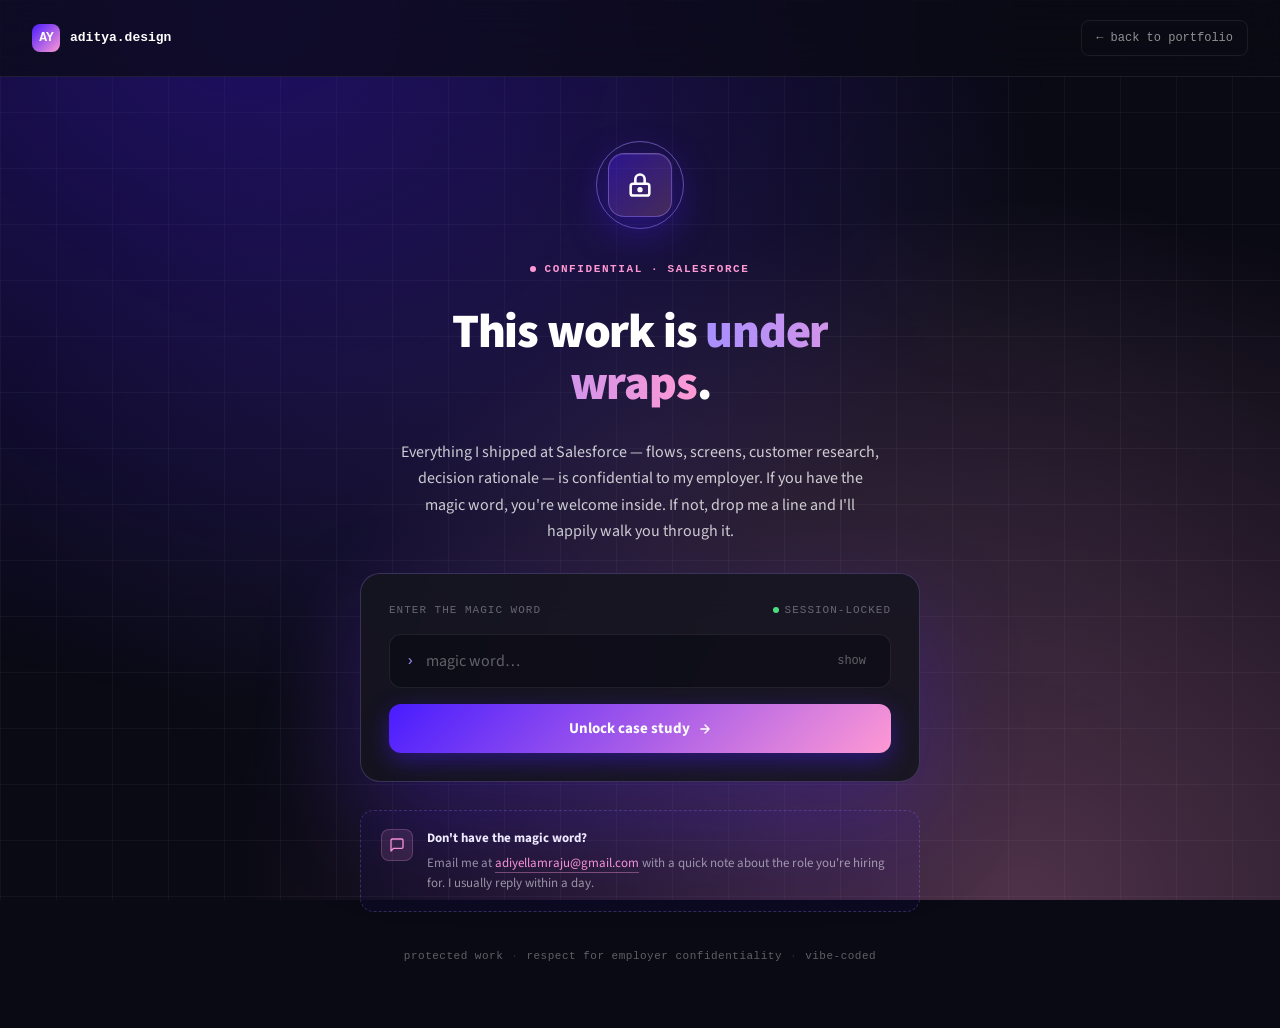
==== case-data-stories.html @ e014c839 "Add files via upload" ====
<!DOCTYPE html>
<html lang="en">
<head>
  <meta charset="UTF-8" />
  <meta name="viewport" content="width=device-width, initial-scale=1.0" />
  <title>Data Stories — Aditya Yellamraju</title>
  <script>
    (function () {
      try {
        if (sessionStorage.getItem('cs_unlocked') !== '1') {
          sessionStorage.setItem('cs_return', 'case-data-stories.html');
          window.location.replace('case-personalization.html');
        }
      } catch (e) { window.location.replace('case-personalization.html'); }
    })();
  </script>
  <link rel="stylesheet" href="colors_and_type.css" />
  <style>
    *, *::before, *::after { box-sizing: border-box; margin: 0; padding: 0; }

    :root {
      --brand: #491cff;
      --brand-pink: #ff99d4;
      --bg: #1a1a24;
      --bg-2: #20202c;
      --bg-elev: rgba(36,36,48,0.7);
      --bg-elev-2: rgba(36,36,48,0.85);
      --dark: #14141c;
      --dark2: #1c1c28;
      --text-dark: #f0f0f5;
      --text-mid: rgba(255,255,255,0.78);
      --text-muted: rgba(255,255,255,0.55);
      --text-faint: rgba(255,255,255,0.45);
      --border-soft: rgba(255,255,255,0.08);
      --border-mid: rgba(167,143,255,0.22);
      --radius: 16px;
      --radius-sm: 10px;
    }

    html { scroll-behavior: smooth; }
    body { font-family: 'Source Sans 3', sans-serif; background: var(--bg); color: var(--text-dark); overflow-x: hidden; }
    body::before { content:''; position: fixed; inset: 0; z-index: -1; pointer-events: none; background: radial-gradient(ellipse at 15% -10%, rgba(73,28,255,0.18), transparent 55%), radial-gradient(ellipse at 85% 110%, rgba(255,153,212,0.10), transparent 55%); }

    /* NAV */
    nav { position: fixed; top: 28px; left: 50%; transform: translateX(-50%); z-index: 100; border: 2.5px solid var(--brand); border-radius: 40px; padding: 12px 16px; display: flex; gap: 6px; background: rgba(28,28,28,0.7); backdrop-filter: blur(18px); }
    nav a { font-size: 15px; font-weight: 600; color: rgba(255,255,255,0.7); text-decoration: none; padding: 8px 18px; border-radius: 40px; transition: background 0.2s, color 0.2s; white-space: nowrap; }
    nav a:hover { color: #fff; background: rgba(255,255,255,0.08); }
    nav a.back { background: linear-gradient(135deg, var(--brand), #7b4dff); color: #fff; box-shadow: 0 6px 20px rgba(73,28,255,0.4); }
    nav a.back:hover { background: linear-gradient(135deg, var(--brand), #7b4dff); color: #fff; box-shadow: 0 10px 28px rgba(73,28,255,0.55); }

    /* HERO */
    .cs-hero { background: linear-gradient(135deg, var(--dark2) 0%, var(--dark) 100%); padding: 160px 64px 80px; position: relative; overflow: hidden; z-index: 1; }
    .cs-hero::before { content: ''; position: absolute; inset: 0; background: radial-gradient(ellipse 50% 60% at 70% 50%, rgba(73,28,255,0.28) 0%, transparent 70%); pointer-events: none; }
    .cs-hero-inner { max-width: 1440px; margin: 0 auto; display: flex; flex-direction: column; gap: 28px; position: relative; }

    .cs-breadcrumb { display: flex; align-items: center; gap: 8px; font-size: 14px; font-weight: 600; color: rgba(255,255,255,0.4); }
    .cs-breadcrumb a { color: rgba(255,255,255,0.4); text-decoration: none; }
    .cs-breadcrumb a:hover { color: rgba(255,255,255,0.8); }
    .cs-breadcrumb span.sep { color: rgba(255,255,255,0.2); }

    .cs-tags { display: flex; gap: 10px; flex-wrap: wrap; }
    .cs-tag { font-size: 12px; font-weight: 700; letter-spacing: 0.9px; text-transform: uppercase; padding: 5px 14px; border-radius: 100px; background: rgba(73,28,255,0.2); color: #a78fff; border: 1px solid rgba(73,28,255,0.4); }
    .cs-tag.pink { background: rgba(255,153,212,0.15); color: var(--brand-pink); border-color: rgba(255,153,212,0.3); }

    .cs-hero h1 { font-size: clamp(40px, 5vw, 68px); font-weight: 900; color: #fff; line-height: 1.05; letter-spacing: -1.5px; max-width: 1000px; }
    .cs-hero h1 em { font-style: normal; background: linear-gradient(90deg, var(--brand) 0%, var(--brand-pink) 100%); -webkit-background-clip: text; -webkit-text-fill-color: transparent; background-clip: text; }
    .cs-hero-sub { font-size: 20px; font-weight: 400; color: rgba(255,255,255,0.65); line-height: 1.7; max-width: 820px; }

    .cs-stats { display: flex; gap: 48px; flex-wrap: wrap; padding-top: 24px; margin-top: 8px; border-top: 1px solid rgba(255,255,255,0.1); }
    .cs-stat { display: flex; flex-direction: column; gap: 4px; }
    .cs-stat-value { font-size: 32px; font-weight: 900; color: #fff; letter-spacing: -1px; line-height: 1; }
    .cs-stat-value.accent { color: var(--brand-pink); }
    .cs-stat-label { font-size: 13px; font-weight: 600; color: rgba(255,255,255,0.4); letter-spacing: 0.3px; }

    .hero-stripe { height: 4px; background: linear-gradient(to right, var(--brand), var(--brand-pink)); }

    /* CONTENT */
    .cs-content { width: 80%; max-width: 1700px; margin: 0 auto; padding: 80px 0 120px; position: relative; z-index: 1; }

    .cs-section { padding: 80px 0 0; display: grid; grid-template-columns: 280px 1fr; gap: 64px; border-top: 1px solid var(--border-soft); margin-top: 80px; }
    .cs-section:first-child { border-top: none; margin-top: 0; padding-top: 0; }

    .cs-section-label { display: flex; flex-direction: column; gap: 8px; padding-top: 4px; position: sticky; top: 110px; align-self: start; }
    .cs-section-num { font-size: 12px; font-weight: 800; letter-spacing: 2px; text-transform: uppercase; color: #a78fff; }
    .cs-section-title { font-size: 22px; font-weight: 900; color: #fff; line-height: 1.2; }

    .cs-section-body { display: flex; flex-direction: column; gap: 24px; }
    .cs-section-body h3 { font-size: 28px; font-weight: 900; color: #fff; line-height: 1.2; letter-spacing: -0.4px; }
    .cs-section-body p { font-size: 18px; font-weight: 400; color: var(--text-mid); line-height: 1.75; }
    .cs-section-body p strong { color: #fff; font-weight: 700; }
    .cs-section-body ul { list-style: none; padding: 0; margin: 0; display: flex; flex-direction: column; gap: 10px; }
    .cs-section-body ul li { font-size: 17px; color: var(--text-mid); line-height: 1.6; padding-left: 22px; position: relative; }
    .cs-section-body ul li::before { content: '›'; position: absolute; left: 4px; color: #a78fff; font-weight: 800; }

    .cs-callout { background: linear-gradient(135deg, rgba(73,28,255,0.18) 0%, rgba(255,153,212,0.06) 100%); border-left: 3px solid var(--brand-pink); border-radius: 0 var(--radius-sm) var(--radius-sm) 0; padding: 22px 26px; font-size: 19px; font-weight: 500; color: #fff; line-height: 1.6; font-style: italic; }

    /* MINI CARD GRID */
    .cs-grid-2 { display: grid; grid-template-columns: 1fr 1fr; gap: 16px; }
    @media (max-width: 720px) { .cs-grid-2 { grid-template-columns: 1fr; } }
    .cs-mini-card { background: var(--bg-elev); border: 1px solid var(--border-soft); border-radius: var(--radius-sm); padding: 18px 20px; display: flex; flex-direction: column; gap: 6px; }
    .cs-mini-card-tag { font-size: 11px; font-weight: 800; letter-spacing: 1.2px; text-transform: uppercase; color: #a78fff; }
    .cs-mini-card-title { font-size: 17px; font-weight: 800; color: #fff; line-height: 1.3; }
    .cs-mini-card-body { font-size: 15px; color: var(--text-mid); line-height: 1.55; }

    /* PROCESS TIMELINE */
    .cs-process { display: flex; flex-direction: column; }
    .cs-process-row { display: grid; grid-template-columns: 100px 1fr; gap: 24px; padding: 22px 0; border-bottom: 1px solid var(--border-soft); }
    .cs-process-row:last-child { border-bottom: none; }
    .cs-process-tag { font-size: 11px; font-weight: 800; letter-spacing: 1.4px; text-transform: uppercase; color: var(--brand-pink); padding-top: 4px; }
    .cs-process-title { font-size: 20px; font-weight: 800; color: #fff; margin-bottom: 6px; line-height: 1.3; }
    .cs-process-body { font-size: 16px; color: var(--text-mid); line-height: 1.65; }

    /* OUTCOMES */
    .cs-outcomes { display: grid; grid-template-columns: repeat(3, 1fr); gap: 16px; }
    .cs-outcome-card { background: linear-gradient(135deg, rgba(73,28,255,0.18) 0%, rgba(255,153,212,0.08) 100%); border: 1px solid var(--border-mid); border-radius: var(--radius); padding: 24px; display: flex; flex-direction: column; gap: 8px; }
    .cs-outcome-num { font-size: 32px; font-weight: 900; color: #fff; letter-spacing: -1px; line-height: 1.1; }
    .cs-outcome-num.pink { color: var(--brand-pink); }
    .cs-outcome-label { font-size: 15px; font-weight: 600; color: var(--text-mid); line-height: 1.4; }
    @media (max-width: 720px) { .cs-outcomes { grid-template-columns: 1fr; } }

    /* PLACEHOLDER */
    .cs-placeholder { border: 1.5px dashed rgba(167,143,255,0.4); background: rgba(73,28,255,0.06); border-radius: var(--radius); padding: 36px 24px; min-height: 220px; display: flex; flex-direction: column; align-items: center; justify-content: center; text-align: center; gap: 8px; }
    .cs-placeholder-tag { font-family: ui-monospace, Menlo, monospace; font-size: 10px; letter-spacing: 1.4px; text-transform: uppercase; color: #a78fff; font-weight: 800; }
    .cs-placeholder-text { font-size: 15px; color: var(--text-muted); max-width: 480px; line-height: 1.5; }

    /* REFLECTION */
    .cs-reflection { background: var(--bg-elev); border: 1px solid var(--border-soft); border-radius: var(--radius); padding: 32px; display: flex; flex-direction: column; gap: 16px; }
    .cs-reflection p { font-size: 18px; color: var(--text-mid); line-height: 1.75; }
    .cs-reflection p strong { color: #fff; }

    /* FOOTER */
    .cs-footer-cta { padding: 80px 64px; background: var(--dark); border-top: 1px solid var(--border-soft); display: flex; align-items: center; justify-content: space-between; flex-wrap: wrap; gap: 24px; position: relative; z-index: 1; }
    .cs-footer-cta h3 { font-size: 32px; font-weight: 900; color: #fff; }
    .cs-footer-cta p { font-size: 16px; color: rgba(255,255,255,0.4); margin-top: 6px; }
    .btn-back { display: inline-flex; align-items: center; gap: 10px; background: linear-gradient(135deg, var(--brand), #7b4dff); color: #fff; font-size: 16px; font-weight: 700; padding: 16px 32px; border-radius: 100px; text-decoration: none; transition: transform 0.2s, box-shadow 0.2s; box-shadow: 0 8px 32px rgba(73,28,255,0.4); }
    .btn-back:hover { transform: translateY(-2px); box-shadow: 0 14px 40px rgba(73,28,255,0.55); }

    /* VIBE BADGE */
    .vibe-badge { position: fixed; bottom: 28px; right: 28px; z-index: 200; display: flex; align-items: center; gap: 8px; background: rgba(18,18,18,0.85); border: 1px solid rgba(255,153,212,0.35); border-radius: 100px; padding: 9px 16px 9px 12px; backdrop-filter: blur(16px); text-decoration: none; transition: border-color 0.2s, transform 0.2s; box-shadow: 0 8px 32px rgba(0,0,0,0.4); }
    .vibe-badge:hover { border-color: rgba(255,153,212,0.7); transform: translateY(-2px); }
    .vibe-badge-dot { width: 7px; height: 7px; border-radius: 50%; background: var(--brand-pink); animation: pulse 2s ease-in-out infinite; }
    @keyframes pulse { 0%, 100% { opacity: 1; transform: scale(1); } 50% { opacity: 0.5; transform: scale(0.85); } }
    .vibe-badge-text { font-size: 12px; font-weight: 700; color: rgba(255,255,255,0.75); }
    .vibe-badge-text span { color: var(--brand-pink); }

    /* RESPONSIVE */
    @media (max-width: 1024px) {
      .cs-hero { padding: 140px 40px 64px; }
      .cs-content { width: auto; padding: 64px 40px 80px; }
      .cs-section { grid-template-columns: 1fr; gap: 24px; }
      .cs-section-label { position: static; flex-direction: row; align-items: center; gap: 16px; }
      .cs-footer-cta { padding: 56px 40px; }
    }
    @media (max-width: 768px) {
      .cs-hero { padding: 120px 24px 56px; }
      .cs-content { padding: 48px 24px 64px; }
      .cs-stats { gap: 28px; }
      .cs-stat-value { font-size: 26px; }
      nav a { font-size: 13px; padding: 7px 12px; }
      .cs-footer-cta { padding: 48px 24px; }
      h2 { font-size: 28px !important; letter-spacing: -0.6px !important; }
      h3 { font-size: 20px !important; }
    }
    @media (max-width: 480px) {
      .cs-hero { padding: 100px 16px 48px; }
      .cs-content { padding: 40px 16px 48px; }
      .cs-tag { font-size: 10px; padding: 4px 10px; }
      .cs-hero-sub { font-size: 16px; }
      nav { padding: 14px 16px; gap: 8px; flex-wrap: wrap; }
      nav a { font-size: 12px; padding: 6px 10px; }
      .cs-footer-cta { padding: 40px 16px; flex-direction: column; align-items: stretch; text-align: center; }
      .cs-footer-cta a { width: 100%; justify-content: center; text-align: center; }
      .cs-section { padding-top: 40px; padding-bottom: 0; }
      .cs-section-num { font-size: 11px; }
    }
  </style>
</head>
<body>

  <!-- NAV -->
  <nav>
    <a href="index.html" class="back">← Back</a>
    <a href="index.html#projects">All Projects</a>
    <a href="index.html#about">About</a>
  </nav>

  <!-- HERO -->
  <section class="cs-hero">
    <div class="cs-hero-inner">
      <div class="cs-breadcrumb">
        <a href="index.html">Portfolio</a>
        <span class="sep">/</span>
        <span>Data Stories</span>
      </div>

      <div class="cs-tags">
        <span class="cs-tag">AI/ML NLG</span>
        <span class="cs-tag">Data Storytelling</span>
        <span class="cs-tag pink">Tableau · Salesforce</span>
      </div>

      <h1>Integrating an NLG-based <em>data storytelling</em> feature into Tableau — at acquisition speed.</h1>

      <p class="cs-hero-sub">
        After the DataStories acquisition, I led design for integrating its natural-language generation feature into Tableau. New team, new design system, new work environment — and a hard delivery date for the Tableau Conference. We shipped it in record time, demoed it on stage, and used live conference feedback to shape the next iteration.
      </p>

      <div class="cs-stats">
        <div class="cs-stat">
          <span class="cs-stat-value accent">Lead Designer</span>
          <span class="cs-stat-label">Post-acquisition integration</span>
        </div>
        <div class="cs-stat">
          <span class="cs-stat-value">Record time</span>
          <span class="cs-stat-label">From acquisition to TC demo</span>
        </div>
        <div class="cs-stat">
          <span class="cs-stat-value">Tableau Conf</span>
          <span class="cs-stat-label">Live on-stage showcase</span>
        </div>
      </div>
    </div>
  </section>
  <div class="hero-stripe"></div>

  <!-- HERO IMAGE -->
  <div style="background: var(--dark); padding: 48px 64px 64px; position: relative; z-index: 1;">
    <div style="width: 100%; max-width: 1440px; margin: 0 auto; border-radius: var(--radius); overflow: hidden; border: 1px solid rgba(255,255,255,0.1); box-shadow: 0 40px 100px rgba(0,0,0,0.5);">
      <img src="portfolio/case-assets/data-stories/hero.png" alt="Data Stories — NLG narrative summary integrated next to Tableau visualizations on a Rossman Daily Exec Overview dashboard" style="width: 100%; display: block;" />
    </div>
  </div>

  <!-- CONTENT -->
  <div class="cs-content">

    <!-- 01 TL;DR -->
    <div class="cs-section">
      <div class="cs-section-label">
        <span class="cs-section-num">01</span>
        <h2 class="cs-section-title">TL;DR</h2>
      </div>
      <div class="cs-section-body">
        <h3>The integration story, in one paragraph.</h3>
        <p>
          As the lead designer, I integrated an NLG-based data storytelling feature from DataStories into Tableau — overcoming the challenge of a new team and a new design system. I mapped and redesigned the feature to align with Tableau's UX principles and collaborated closely with the CX team. The project was delivered <strong>in record time</strong> and showcased at the Tableau Conference, receiving positive feedback. <strong>In-person user testing at the conference</strong> produced valuable insights that fed directly into the next iteration.
        </p>
        <div class="cs-callout">
          A demonstration of how to land an acquired feature inside a host product fast — without losing its soul, and without breaking the host's design system.
        </div>
      </div>
    </div>

    <!-- 02 Background -->
    <div class="cs-section">
      <div class="cs-section-label">
        <span class="cs-section-num">02</span>
        <h2 class="cs-section-title">Background</h2>
      </div>
      <div class="cs-section-body">
        <h3>Acquisition speed. New everything.</h3>
        <p>
          When DataStories was acquired, I was appointed lead designer for integrating its NLG-based data storytelling feature into Tableau. The transition meant adapting to <strong>a new team, a new design system, and a new work environment</strong> — simultaneously. Despite the constraints, I leaned hard on core UX design principles to keep the integration coherent, fast, and trustworthy.
        </p>
      </div>
    </div>

    <!-- 03 Challenges -->
    <div class="cs-section">
      <div class="cs-section-label">
        <span class="cs-section-num">03</span>
        <h2 class="cs-section-title">Challenges</h2>
      </div>
      <div class="cs-section-body">
        <h3>Four pressures, stacked.</h3>
        <div class="cs-grid-2">
          <div class="cs-mini-card">
            <span class="cs-mini-card-tag">Challenge 01</span>
            <span class="cs-mini-card-title">New team dynamics</span>
            <span class="cs-mini-card-body">Collaborating with a fresh set of partners — design, eng, PM — across two formerly separate product cultures.</span>
          </div>
          <div class="cs-mini-card">
            <span class="cs-mini-card-tag">Challenge 02</span>
            <span class="cs-mini-card-title">Existing feature integration</span>
            <span class="cs-mini-card-body">Breaking down a fully formed DataStories feature and mapping it cleanly into Tableau's product surface.</span>
          </div>
          <div class="cs-mini-card">
            <span class="cs-mini-card-tag">Challenge 03</span>
            <span class="cs-mini-card-title">Design system alignment</span>
            <span class="cs-mini-card-body">Honoring Tableau's established design language while bringing in something that didn't grow up inside it.</span>
          </div>
          <div class="cs-mini-card">
            <span class="cs-mini-card-tag">Challenge 04</span>
            <span class="cs-mini-card-title">Stakeholder management</span>
            <span class="cs-mini-card-body">Continuous communication across both orgs — keeping leadership, eng, content, and PM aligned through a compressed timeline.</span>
          </div>
        </div>
      </div>
    </div>

    <!-- 04 Process -->
    <div class="cs-section">
      <div class="cs-section-label">
        <span class="cs-section-num">04</span>
        <h2 class="cs-section-title">Process</h2>
      </div>
      <div class="cs-section-body">
        <h3>Analysis, redesign, collaboration.</h3>
        <div class="cs-process">
          <div class="cs-process-row">
            <div class="cs-process-tag">01 · Analysis</div>
            <div>
              <div class="cs-process-title">Feature breakdown &amp; gap analysis</div>
              <div class="cs-process-body">Deconstructed the NLG-based storytelling feature from DataStories. Identified discrepancies and gaps between the feature and Tableau's design system — what could move as-is, what needed a redesign, and what required net-new patterns.</div>
            </div>
          </div>
          <div class="cs-process-row">
            <div class="cs-process-tag">02 · Redesign</div>
            <div>
              <div class="cs-process-title">Mapping &amp; adaptation</div>
              <div class="cs-process-body">Mapped the DataStories feature to Tableau's framework, then redesigned key areas to align with Tableau's UX and visual design principles — keeping the NLG behavior intact while making it feel native.</div>
            </div>
          </div>
          <div class="cs-process-row">
            <div class="cs-process-tag">03 · Collaboration</div>
            <div>
              <div class="cs-process-title">Team, CX, and stakeholder engagement</div>
              <div class="cs-process-body">Built strong working relationships with the new team. Partnered closely with the CX team to update and refine content for the new feature. Kept all stakeholders informed and folded their feedback into every iteration.</div>
            </div>
          </div>
          <div class="cs-process-row">
            <div class="cs-process-tag">04 · Implementation</div>
            <div>
              <div class="cs-process-title">Rapid prototyping &amp; in-person testing</div>
              <div class="cs-process-body">Developed prototypes and iterated quickly against feedback. Conducted in-person user testing at the Tableau Conference to gather real-world insights from the people who would actually use it.</div>
            </div>
          </div>
        </div>

        <h3 style="margin-top: 24px;">Mapping Quill — the existing Narrative Science product.</h3>
        <p>
          Before redesigning anything, I built an experience map of <strong>Quill</strong>, the Narrative Science product that lived as a Tableau plugin pre-acquisition. Documenting the existing object model — the Quill Extension Container, the Intelligent Quill Story, story configuration affordances, and the moments a user could directly manipulate the story — made it clear what to preserve and what to rebuild.
        </p>
        <figure style="margin: 16px 0; display: flex; flex-direction: column; gap: 10px;">
          <img src="portfolio/case-assets/data-stories/quill-experience-map.png" alt="Experience map of the existing Narrative Science Quill product inside Tableau — object behavior, configuration, story manipulation" style="width: 100%; border-radius: 12px; border: 1px solid var(--border-soft); background: #fff;" />
          <figcaption style="font-size: 13px; color: var(--text-mid); font-style: italic;">Experience map of the existing Quill plugin — Extension Container, Intelligent Quill Story, configuration paths, and the ways a user could directly manipulate the story.</figcaption>
        </figure>

        <h3 style="margin-top: 24px;">Mapping &amp; designing the full flow inside Tableau.</h3>
        <p>
          From the Quill map I designed the full Data Stories flow native to Tableau — <strong>Configuration → Narrative → Settings → Edit</strong> — across 25+ screens. The flowchart below captures the screen-by-screen structure: configuring the worksheet, selecting fields and measures, generating the narrative, dialing in language / characteristics / analytics / drivers / relationships / display, and editing custom stories.
        </p>
        <figure style="margin: 16px 0; display: flex; flex-direction: column; gap: 10px;">
          <img src="portfolio/case-assets/data-stories/tableau-flow-map.png" alt="Full Data Stories flow inside Tableau — Configuration, Narrative, Settings, and Edit screens mapped end-to-end" style="width: 100%; border-radius: 12px; border: 1px solid var(--border-soft); background: #fff;" />
          <figcaption style="font-size: 13px; color: var(--text-mid); font-style: italic;">Full flow inside Tableau — 25+ screens across Configuration, Narrative, Settings dialog (Language, Characteristics, Analytics, Drivers, Relationships, Display), and Edit / Custom Story modals.</figcaption>
        </figure>
      </div>
    </div>

    <!-- 05 Designs -->
    <div class="cs-section">
      <div class="cs-section-label">
        <span class="cs-section-num">05</span>
        <h2 class="cs-section-title">The Work</h2>
      </div>
      <div class="cs-section-body">
        <h3>Native to Tableau. Faithful to the source.</h3>
        <p>
          The shipped experience embeds NLG-generated narratives next to Tableau visualizations — describing trends, anomalies, and comparisons in plain language while staying inside Tableau's familiar workspace.
        </p>

        <h3 style="margin-top: 16px;">Prototype walkthrough — narrated by my PM partner.</h3>
        <p>
          Below is a video walkthrough of the Figma prototype, narrated by my PM partner. <strong>This is the recording that was shown at Salesforce CKO and the Tableau Conference</strong> — the same flow that won the room over and triggered the in-person testing sessions that followed.
        </p>
        <div style="position: relative; padding-bottom: 56.25%; height: 0; overflow: hidden; border-radius: var(--radius); border: 1px solid var(--border-soft); box-shadow: 0 30px 80px rgba(0,0,0,0.4); background: #000;">
          <iframe
            src="https://www.youtube.com/embed/274RHx_n1yc"
            title="Data Stories Figma prototype walkthrough — Tableau Conference / Salesforce CKO"
            style="position: absolute; top: 0; left: 0; width: 100%; height: 100%; border: 0;"
            allow="accelerometer; clipboard-write; encrypted-media; gyroscope; picture-in-picture; web-share"
            allowfullscreen
            referrerpolicy="strict-origin-when-cross-origin"></iframe>
        </div>
        <p style="font-size: 14px; color: var(--text-mid); margin-top: 4px;">
          <a href="https://www.youtube.com/watch?v=274RHx_n1yc" target="_blank" rel="noopener" style="color: #a78fff; text-decoration: none; border-bottom: 1px solid rgba(167,143,255,0.4);">Watch on YouTube →</a>
        </p>
      </div>
    </div>

    <!-- 06 Results -->
    <div class="cs-section">
      <div class="cs-section-label">
        <span class="cs-section-num">06</span>
        <h2 class="cs-section-title">Results</h2>
      </div>
      <div class="cs-section-body">
        <h3>Shipped on stage. Validated in the room.</h3>
        <div class="cs-outcomes">
          <div class="cs-outcome-card">
            <span class="cs-outcome-num">Record time</span>
            <span class="cs-outcome-label">All project deadlines met under a compressed post-acquisition timeline</span>
          </div>
          <div class="cs-outcome-card">
            <span class="cs-outcome-num pink">Tableau Conf</span>
            <span class="cs-outcome-label">Prototype showcased on stage — received applause for innovation and seamless integration</span>
          </div>
          <div class="cs-outcome-card">
            <span class="cs-outcome-num">Live testing</span>
            <span class="cs-outcome-label">In-person user testing sessions at the conference — direct insights from real Tableau users</span>
          </div>
        </div>

        <p>
          The successful integration of the NLG-based data storytelling feature into Tableau was a result of <strong>collaborative design, strict adherence to UX principles, and effective stakeholder management</strong>. The project not only extended Tableau's capabilities — it demonstrated how agility and user-centered design can deliver high-impact solutions under acquisition-speed constraints.
        </p>

        <h3 style="margin-top: 16px;">User testing feedback</h3>
        <p>
          Detailed feedback from in-person user testing at the Tableau Conference was brought back to the team for further improvements — a tight loop between live audience reaction, observed task performance, and the next design iteration.
        </p>
      </div>
    </div>

    <!-- 07 Reflection -->
    <div class="cs-section">
      <div class="cs-section-label">
        <span class="cs-section-num">07</span>
        <h2 class="cs-section-title">Reflection</h2>
      </div>
      <div class="cs-section-body">
        <div class="cs-reflection">
          <p>
            <strong>Acquired features live or die on their first integration.</strong> Move too literally and the host product rejects it. Move too far and you've lost the thing you bought. The Data Stories integration worked because we kept the NLG behavior intact while rebuilding the surface in Tableau's vocabulary.
          </p>
          <p>
            <strong>Compressed timelines reward strong relationships, not strong opinions.</strong> The reason we shipped in record time wasn't speed — it was trust. Tight loops with the new team, the CX team, and stakeholders meant fewer rework cycles and faster decisions.
          </p>
          <p>
            <strong>In-person testing at a real event is undervalued.</strong> The conference floor produced more honest, in-context feedback in two days than weeks of remote sessions would have. It's a model I've reused since.
          </p>
        </div>
      </div>
    </div>

  </div>

  <!-- FOOTER CTA -->
  <div class="cs-footer-cta">
    <div>
      <h3>See more work</h3>
      <p>Personalization Core · AI Recommendations · Tableau Pulse · Experimentation</p>
    </div>
    <a class="btn-back" href="index.html#projects">← Back to all projects</a>
  </div>

  <div style="background: #14141c; border-top: 1px solid rgba(255,255,255,0.08); padding: 22px 64px; display: flex; justify-content: space-between; flex-wrap: wrap; gap: 8px; font-family: ui-monospace,Menlo,monospace; font-size: 12px; color: rgba(255,255,255,0.35);">
    <span>© 2026 · aditya yellamraju · handcrafted, then robot-polished</span>
    <span>no designers were replaced in the making of this site</span>
  </div>

  <!-- VIBE BADGE -->
  <a class="vibe-badge" href="https://claude.ai" target="_blank">
    <div class="vibe-badge-dot"></div>
    <span class="vibe-badge-text">Vibe coded · <span>Claude</span></span>
  </a>

</body>
</html>
---- colors_and_type.css ----
/* ==========================================================================
   Aditya Yellamraju — Portfolio Design System
   Foundations: Color + Typography
   ========================================================================== */

/* --- Webfont ------------------------------------------------------------- */
@import url('https://fonts.googleapis.com/css2?family=Source+Sans+3:ital,wght@0,300;0,400;0,600;0,700;0,900;1,400&display=swap');

:root {
  /* ====================================================================
     BRAND PALETTE
     The signature is Electric Indigo (#491cff) — bold, near-UV violet — 
     paired with a soft Hot Pink (#ff99d4). All accent gradients run
     between these two points. Everything else is neutral.
     ==================================================================== */

  /* Primary brand */
  --brand:           #491cff;  /* Electric Indigo — primary accent, CTAs, borders */
  --brand-700:       #3a15cc;
  --brand-500:       #7b4dff;  /* lighter, used inside brand gradients */
  --brand-300:       #a78fff;  /* soft lavender, for dark-mode accents & labels */

  /* Brand secondary */
  --brand-pink:      #ff99d4;  /* Soft pink — gradient companion, accents */
  --brand-pink-deep: #c4006d;  /* Deep magenta — used inside pink gradients */

  /* Neutrals — dark (hero, footer) */
  --dark:            #1c1c1c;
  --dark-2:          #2b2b2b;
  --dark-3:          #0f0f0f;

  /* Neutrals — light (body background gradient stops) */
  --light-start:     #f0f4f8;
  --light-end:       #d6dee6;

  /* Text tokens */
  --text-dark:       #0f0f0f;
  --text-mid:        #3a3a3a;
  --text-light:      #ffffff;
  --text-muted-d:    rgba(255, 255, 255, 0.65);
  --text-subtle-d:   rgba(255, 255, 255, 0.4);
  --text-dim-d:      rgba(255, 255, 255, 0.3);
  --text-muted-l:    rgba(0, 0, 0, 0.55);
  --text-subtle-l:   rgba(0, 0, 0, 0.4);

  /* Semantic */
  --success:         #22c55e;
  --success-soft:    #4ade80;
  --info:            #3b82f6;
  --info-soft:       #93c5fd;

  /* Surfaces (dark card bodies) */
  --surface-d-0:     rgba(255, 255, 255, 0.03);
  --surface-d-1:     rgba(255, 255, 255, 0.05);
  --surface-d-2:     rgba(255, 255, 255, 0.08);
  --border-d-1:      rgba(255, 255, 255, 0.08);
  --border-d-2:      rgba(255, 255, 255, 0.12);

  /* Gradients — used as fills, NOT backgrounds of the whole page */
  --grad-body:       linear-gradient(to bottom, var(--light-start), var(--light-end) 75%);
  --grad-hero:       linear-gradient(135deg, var(--dark-2) 0%, var(--dark) 100%);
  --grad-brand:      linear-gradient(135deg, var(--brand) 0%, var(--brand-500) 100%);
  --grad-brand-pink: linear-gradient(135deg, var(--brand) 0%, var(--brand-pink) 100%);
  --grad-pink-deep:  linear-gradient(to top, var(--brand-pink-deep), var(--brand-pink));
  --grad-stripe:     linear-gradient(to right, var(--brand), var(--brand-pink));

  /* ====================================================================
     TYPOGRAPHY
     One family. Source Sans 3 does everything — weights 300..900 carry
     all hierarchy. No serif, no mono outside inline UI chrome.
     ==================================================================== */

  --font-sans:       'Source Sans 3', ui-sans-serif, system-ui, -apple-system,
                     Segoe UI, Roboto, sans-serif;
  --font-mono:       ui-monospace, SFMono-Regular, Menlo, Consolas, monospace;

  /* Type scale — clamp()-based for fluid layouts */
  --fs-display:      clamp(48px, 5.5vw, 88px);  /* hero headline */
  --fs-h1:           38px;                       /* section heads */
  --fs-h2:           34px;                       /* card titles */
  --fs-h3:           28px;                       /* sub-heads */
  --fs-lead:         clamp(17px, 1.4vw, 22px);   /* hero sub, about copy */
  --fs-body-lg:      20px;
  --fs-body:         18px;
  --fs-body-sm:      16px;
  --fs-small:        14px;
  --fs-micro:        13px;
  --fs-caption:      12px;
  --fs-eyebrow:      11px;

  /* Weights — bias heavy. 900 for display, 700 for UI, 400 for body. */
  --fw-light:        300;
  --fw-regular:      400;
  --fw-semibold:     600;
  --fw-bold:         700;
  --fw-black:        900;

  /* Line heights */
  --lh-tight:        1.02;   /* display */
  --lh-snug:         1.15;   /* headings */
  --lh-normal:       1.5;    /* body */
  --lh-relaxed:      1.7;    /* long-form / subheads */

  /* Letter spacing */
  --tr-display:      -2.5px;  /* big display pulls tight */
  --tr-head:         -0.5px;
  --tr-eyebrow:      1.5px;   /* uppercase eyebrow labels */
  --tr-eyebrow-lg:   1.2px;

  /* ====================================================================
     SHAPE + ELEVATION
     ==================================================================== */

  --radius-pill:     40px;   /* nav, chips, CTAs */
  --radius-pill-lg:  100px;  /* primary circular buttons */
  --radius-card:     26px;   /* project cards, hero borders */
  --radius-md:       18px;
  --radius-sm:       12px;
  --radius-xs:       8px;

  /* Shadows — brand-tinted when on light bg, black when on dark */
  --shadow-card:     0 24px 60px rgba(73, 28, 255, 0.15);
  --shadow-cta:      0 8px 32px rgba(73, 28, 255, 0.40);
  --shadow-cta-hov:  0 14px 40px rgba(73, 28, 255, 0.55);
  --shadow-hero:     0 40px 100px rgba(0, 0, 0, 0.5),
                     0 0 0 1px rgba(73, 28, 255, 0.2);
  --shadow-badge:    0 8px 32px rgba(0, 0, 0, 0.4);

  /* Borders */
  --border-brand:    2.5px solid var(--brand);
  --border-brand-1:  1px solid rgba(73, 28, 255, 0.25);

  /* ====================================================================
     MOTION
     All page-level motion uses the same ease and 0.6–0.9s durations.
     ==================================================================== */

  --ease-out-expo:   cubic-bezier(0.22, 1, 0.36, 1);
  --dur-fast:        0.2s;
  --dur-med:         0.3s;
  --dur-slow:        0.7s;
  --dur-slower:      0.9s;
}

/* ==========================================================================
   Semantic element styles — use as resets / defaults in any doc that
   imports this file.
   ========================================================================== */

html { font-family: var(--font-sans); color: var(--text-dark); }

body {
  font-family: var(--font-sans);
  background: var(--grad-body);
  color: var(--text-dark);
  font-size: var(--fs-body);
  font-weight: var(--fw-regular);
  line-height: var(--lh-normal);
  -webkit-font-smoothing: antialiased;
  text-rendering: optimizeLegibility;
}

h1, .h1 {
  font-size: var(--fs-display);
  font-weight: var(--fw-black);
  line-height: var(--lh-tight);
  letter-spacing: var(--tr-display);
  color: var(--text-dark);
}

h2, .h2 {
  font-size: var(--fs-h1);
  font-weight: var(--fw-black);
  line-height: var(--lh-snug);
  color: var(--text-dark);
}

h3, .h3 {
  font-size: var(--fs-h2);
  font-weight: var(--fw-black);
  line-height: var(--lh-snug);
  letter-spacing: var(--tr-head);
}

h4, .h4 {
  font-size: var(--fs-h3);
  font-weight: var(--fw-bold);
  line-height: var(--lh-snug);
}

p, .body {
  font-size: var(--fs-body);
  font-weight: var(--fw-regular);
  line-height: var(--lh-relaxed);
  color: var(--text-mid);
}

.lead {
  font-size: var(--fs-lead);
  font-weight: var(--fw-regular);
  line-height: var(--lh-relaxed);
  color: var(--text-mid);
}

.eyebrow {
  font-size: var(--fs-caption);
  font-weight: var(--fw-bold);
  letter-spacing: var(--tr-eyebrow);
  text-transform: uppercase;
  color: var(--text-subtle-l);
}

.eyebrow-dark {
  color: var(--text-dim-d);
}

code, .mono {
  font-family: var(--font-mono);
  font-size: 0.92em;
}

/* Brand gradient text — used on the word that matters in headlines. */
.gradient-text {
  background: linear-gradient(90deg, var(--brand) 0%, var(--brand-pink) 100%);
  -webkit-background-clip: text;
          background-clip: text;
  -webkit-text-fill-color: transparent;
  color: transparent;
}

/* The diagonal purple→pink stripe that bookends hero sections. */
.hero-stripe {
  height: 4px;
  background: var(--grad-stripe);
}
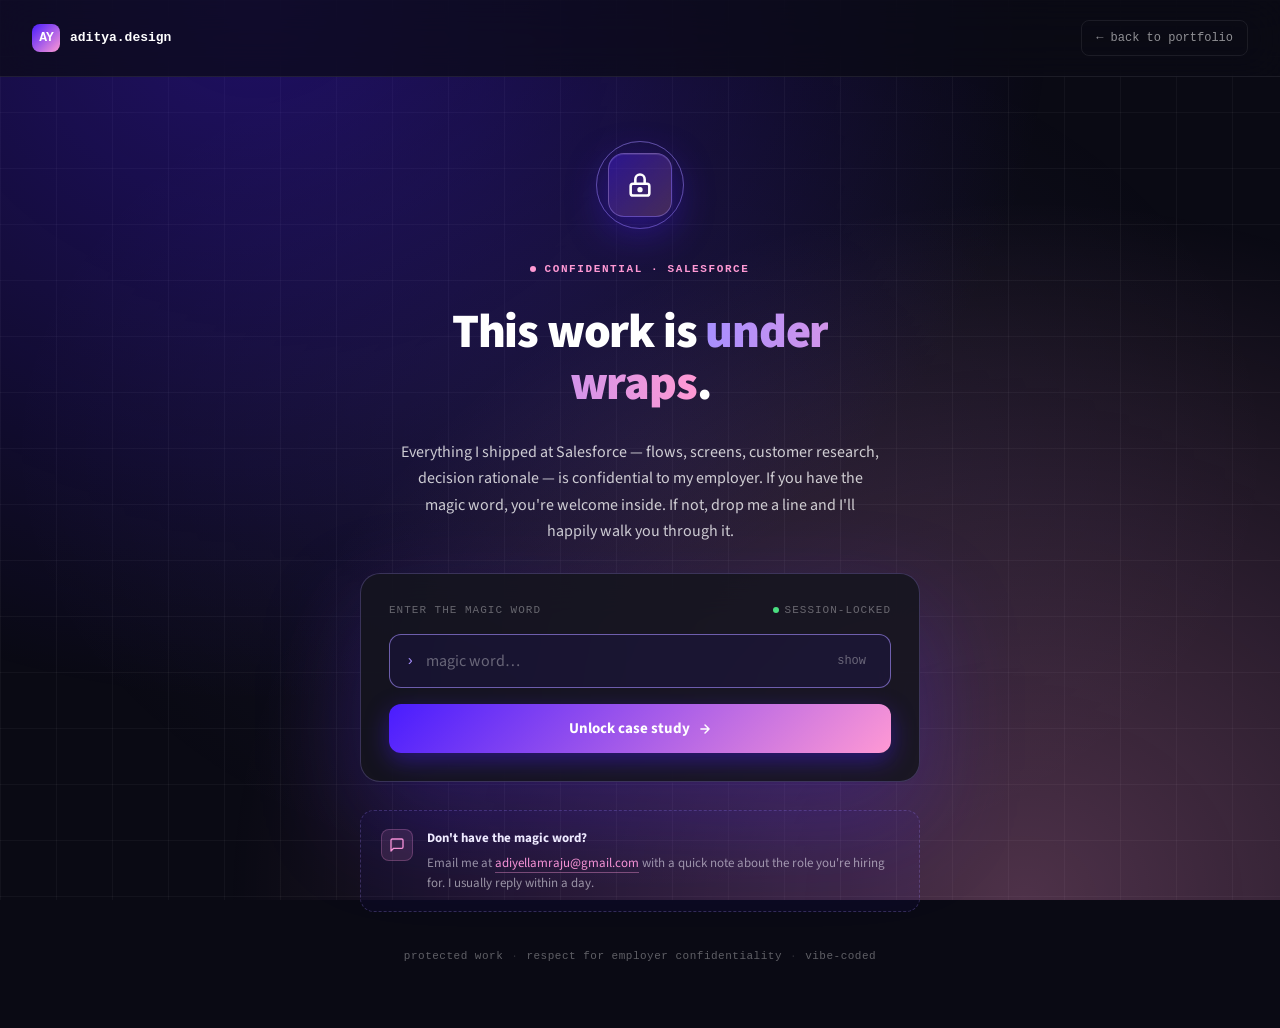
==== commit 2ef18d0b: "Add files via upload" ====
--- a/case-data-stories.html
+++ b/case-data-stories.html
@@ -1,4 +1,5 @@
 <!DOCTYPE html>
+<!-- @dsCard group="Brand" name="case-data-stories" -->
 <html lang="en">
 <head>
   <meta charset="UTF-8" />
@@ -166,7 +167,7 @@
       .cs-content { padding: 40px 16px 48px; }
       .cs-tag { font-size: 10px; padding: 4px 10px; }
       .cs-hero-sub { font-size: 16px; }
-      nav { padding: 14px 16px; gap: 8px; flex-wrap: wrap; }
+      nav { padding: 12px 12px; gap: 6px; flex-wrap: nowrap; max-width: calc(100vw - 24px); }
       nav a { font-size: 12px; padding: 6px 10px; }
       .cs-footer-cta { padding: 40px 16px; flex-direction: column; align-items: stretch; text-align: center; }
       .cs-footer-cta a { width: 100%; justify-content: center; text-align: center; }
@@ -226,7 +227,7 @@
   <!-- HERO IMAGE -->
   <div style="background: var(--dark); padding: 48px 64px 64px; position: relative; z-index: 1;">
     <div style="width: 100%; max-width: 1440px; margin: 0 auto; border-radius: var(--radius); overflow: hidden; border: 1px solid rgba(255,255,255,0.1); box-shadow: 0 40px 100px rgba(0,0,0,0.5);">
-      <img src="portfolio/case-assets/data-stories/hero.png" alt="Data Stories — NLG narrative summary integrated next to Tableau visualizations on a Rossman Daily Exec Overview dashboard" style="width: 100%; display: block;" />
+      <img src="portfolio/case-assets/data-stories/hero.jpg" alt="Data Stories — NLG narrative summary integrated next to Tableau visualizations on a Rossman Daily Exec Overview dashboard" style="width: 100%; display: block;" />
     </div>
   </div>
 
@@ -341,7 +342,7 @@
           Before redesigning anything, I built an experience map of <strong>Quill</strong>, the Narrative Science product that lived as a Tableau plugin pre-acquisition. Documenting the existing object model — the Quill Extension Container, the Intelligent Quill Story, story configuration affordances, and the moments a user could directly manipulate the story — made it clear what to preserve and what to rebuild.
         </p>
         <figure style="margin: 16px 0; display: flex; flex-direction: column; gap: 10px;">
-          <img src="portfolio/case-assets/data-stories/quill-experience-map.png" alt="Experience map of the existing Narrative Science Quill product inside Tableau — object behavior, configuration, story manipulation" style="width: 100%; border-radius: 12px; border: 1px solid var(--border-soft); background: #fff;" />
+          <img src="portfolio/case-assets/data-stories/quill-experience-map.jpg" alt="Experience map of the existing Narrative Science Quill product inside Tableau — object behavior, configuration, story manipulation" style="width: 100%; border-radius: 12px; border: 1px solid var(--border-soft); background: #fff;" />
           <figcaption style="font-size: 13px; color: var(--text-mid); font-style: italic;">Experience map of the existing Quill plugin — Extension Container, Intelligent Quill Story, configuration paths, and the ways a user could directly manipulate the story.</figcaption>
         </figure>
 
@@ -350,7 +351,7 @@
           From the Quill map I designed the full Data Stories flow native to Tableau — <strong>Configuration → Narrative → Settings → Edit</strong> — across 25+ screens. The flowchart below captures the screen-by-screen structure: configuring the worksheet, selecting fields and measures, generating the narrative, dialing in language / characteristics / analytics / drivers / relationships / display, and editing custom stories.
         </p>
         <figure style="margin: 16px 0; display: flex; flex-direction: column; gap: 10px;">
-          <img src="portfolio/case-assets/data-stories/tableau-flow-map.png" alt="Full Data Stories flow inside Tableau — Configuration, Narrative, Settings, and Edit screens mapped end-to-end" style="width: 100%; border-radius: 12px; border: 1px solid var(--border-soft); background: #fff;" />
+          <img src="portfolio/case-assets/data-stories/tableau-flow-map.jpg" alt="Full Data Stories flow inside Tableau — Configuration, Narrative, Settings, and Edit screens mapped end-to-end" style="width: 100%; border-radius: 12px; border: 1px solid var(--border-soft); background: #fff;" />
           <figcaption style="font-size: 13px; color: var(--text-mid); font-style: italic;">Full flow inside Tableau — 25+ screens across Configuration, Narrative, Settings dialog (Language, Characteristics, Analytics, Drivers, Relationships, Display), and Edit / Custom Story modals.</figcaption>
         </figure>
       </div>
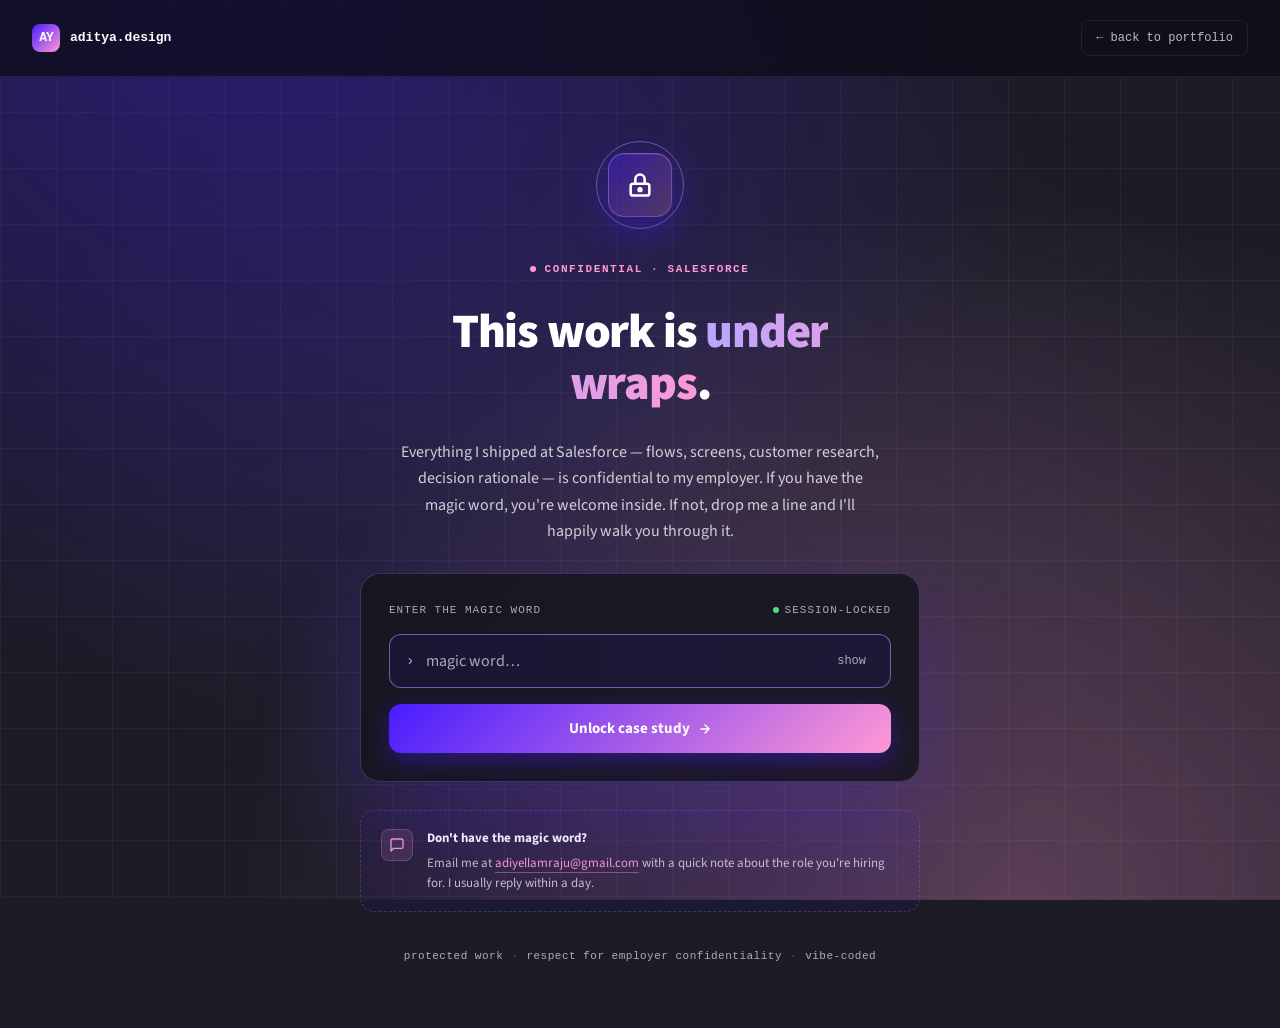
==== commit 1ea0b771: "Contrast fix, card background, eager-load Nexio images Contrast fix, card background, eager-load Nex" ====
--- a/case-data-stories.html
+++ b/case-data-stories.html
@@ -1,5 +1,4 @@
 <!DOCTYPE html>
-<!-- @dsCard group="Brand" name="case-data-stories" -->
 <html lang="en">
 <head>
   <meta charset="UTF-8" />
@@ -22,16 +21,16 @@
     :root {
       --brand: #491cff;
       --brand-pink: #ff99d4;
-      --bg: #1a1a24;
-      --bg-2: #20202c;
-      --bg-elev: rgba(36,36,48,0.7);
-      --bg-elev-2: rgba(36,36,48,0.85);
+      --bg: #1c1c26;
+      --bg-2: #242430;
+      --bg-elev: rgba(40,40,52,0.7);
+      --bg-elev-2: rgba(40,40,52,0.85);
       --dark: #14141c;
-      --dark2: #1c1c28;
+      --dark2: #1c1c26;
       --text-dark: #f0f0f5;
       --text-mid: rgba(255,255,255,0.78);
-      --text-muted: rgba(255,255,255,0.55);
-      --text-faint: rgba(255,255,255,0.45);
+      --text-muted: rgba(255,255,255,0.72);
+      --text-faint: rgba(255,255,255,0.64);
       --border-soft: rgba(255,255,255,0.08);
       --border-mid: rgba(167,143,255,0.22);
       --radius: 16px;
@@ -44,7 +43,7 @@
 
     /* NAV */
     nav { position: fixed; top: 28px; left: 50%; transform: translateX(-50%); z-index: 100; border: 2.5px solid var(--brand); border-radius: 40px; padding: 12px 16px; display: flex; gap: 6px; background: rgba(28,28,28,0.7); backdrop-filter: blur(18px); }
-    nav a { font-size: 15px; font-weight: 600; color: rgba(255,255,255,0.7); text-decoration: none; padding: 8px 18px; border-radius: 40px; transition: background 0.2s, color 0.2s; white-space: nowrap; }
+    nav a { font-size: 15px; font-weight: 600; color: rgba(255,255,255,0.82); text-decoration: none; padding: 8px 18px; border-radius: 40px; transition: background 0.2s, color 0.2s; white-space: nowrap; }
     nav a:hover { color: #fff; background: rgba(255,255,255,0.08); }
     nav a.back { background: linear-gradient(135deg, var(--brand), #7b4dff); color: #fff; box-shadow: 0 6px 20px rgba(73,28,255,0.4); }
     nav a.back:hover { background: linear-gradient(135deg, var(--brand), #7b4dff); color: #fff; box-shadow: 0 10px 28px rgba(73,28,255,0.55); }
@@ -54,24 +53,24 @@
     .cs-hero::before { content: ''; position: absolute; inset: 0; background: radial-gradient(ellipse 50% 60% at 70% 50%, rgba(73,28,255,0.28) 0%, transparent 70%); pointer-events: none; }
     .cs-hero-inner { max-width: 1440px; margin: 0 auto; display: flex; flex-direction: column; gap: 28px; position: relative; }
 
-    .cs-breadcrumb { display: flex; align-items: center; gap: 8px; font-size: 14px; font-weight: 600; color: rgba(255,255,255,0.4); }
-    .cs-breadcrumb a { color: rgba(255,255,255,0.4); text-decoration: none; }
+    .cs-breadcrumb { display: flex; align-items: center; gap: 8px; font-size: 14px; font-weight: 600; color: rgba(255,255,255,0.6); }
+    .cs-breadcrumb a { color: rgba(255,255,255,0.6); text-decoration: none; }
     .cs-breadcrumb a:hover { color: rgba(255,255,255,0.8); }
     .cs-breadcrumb span.sep { color: rgba(255,255,255,0.2); }
 
     .cs-tags { display: flex; gap: 10px; flex-wrap: wrap; }
-    .cs-tag { font-size: 12px; font-weight: 700; letter-spacing: 0.9px; text-transform: uppercase; padding: 5px 14px; border-radius: 100px; background: rgba(73,28,255,0.2); color: #a78fff; border: 1px solid rgba(73,28,255,0.4); }
+    .cs-tag { font-size: 12px; font-weight: 700; letter-spacing: 0.9px; text-transform: uppercase; padding: 5px 14px; border-radius: 100px; background: rgba(73,28,255,0.2); color: #b9a6ff; border: 1px solid rgba(73,28,255,0.4); }
     .cs-tag.pink { background: rgba(255,153,212,0.15); color: var(--brand-pink); border-color: rgba(255,153,212,0.3); }
 
     .cs-hero h1 { font-size: clamp(40px, 5vw, 68px); font-weight: 900; color: #fff; line-height: 1.05; letter-spacing: -1.5px; max-width: 1000px; }
     .cs-hero h1 em { font-style: normal; background: linear-gradient(90deg, var(--brand) 0%, var(--brand-pink) 100%); -webkit-background-clip: text; -webkit-text-fill-color: transparent; background-clip: text; }
-    .cs-hero-sub { font-size: 20px; font-weight: 400; color: rgba(255,255,255,0.65); line-height: 1.7; max-width: 820px; }
+    .cs-hero-sub { font-size: 20px; font-weight: 400; color: rgba(255,255,255,0.8); line-height: 1.7; max-width: 820px; }
 
     .cs-stats { display: flex; gap: 48px; flex-wrap: wrap; padding-top: 24px; margin-top: 8px; border-top: 1px solid rgba(255,255,255,0.1); }
     .cs-stat { display: flex; flex-direction: column; gap: 4px; }
     .cs-stat-value { font-size: 32px; font-weight: 900; color: #fff; letter-spacing: -1px; line-height: 1; }
     .cs-stat-value.accent { color: var(--brand-pink); }
-    .cs-stat-label { font-size: 13px; font-weight: 600; color: rgba(255,255,255,0.4); letter-spacing: 0.3px; }
+    .cs-stat-label { font-size: 13px; font-weight: 600; color: rgba(255,255,255,0.6); letter-spacing: 0.3px; }
 
     .hero-stripe { height: 4px; background: linear-gradient(to right, var(--brand), var(--brand-pink)); }
 
@@ -82,7 +81,7 @@
     .cs-section:first-child { border-top: none; margin-top: 0; padding-top: 0; }
 
     .cs-section-label { display: flex; flex-direction: column; gap: 8px; padding-top: 4px; position: sticky; top: 110px; align-self: start; }
-    .cs-section-num { font-size: 12px; font-weight: 800; letter-spacing: 2px; text-transform: uppercase; color: #a78fff; }
+    .cs-section-num { font-size: 12px; font-weight: 800; letter-spacing: 2px; text-transform: uppercase; color: #b9a6ff; }
     .cs-section-title { font-size: 22px; font-weight: 900; color: #fff; line-height: 1.2; }
 
     .cs-section-body { display: flex; flex-direction: column; gap: 24px; }
@@ -91,7 +90,7 @@
     .cs-section-body p strong { color: #fff; font-weight: 700; }
     .cs-section-body ul { list-style: none; padding: 0; margin: 0; display: flex; flex-direction: column; gap: 10px; }
     .cs-section-body ul li { font-size: 17px; color: var(--text-mid); line-height: 1.6; padding-left: 22px; position: relative; }
-    .cs-section-body ul li::before { content: '›'; position: absolute; left: 4px; color: #a78fff; font-weight: 800; }
+    .cs-section-body ul li::before { content: '›'; position: absolute; left: 4px; color: #b9a6ff; font-weight: 800; }
 
     .cs-callout { background: linear-gradient(135deg, rgba(73,28,255,0.18) 0%, rgba(255,153,212,0.06) 100%); border-left: 3px solid var(--brand-pink); border-radius: 0 var(--radius-sm) var(--radius-sm) 0; padding: 22px 26px; font-size: 19px; font-weight: 500; color: #fff; line-height: 1.6; font-style: italic; }
 
@@ -99,7 +98,7 @@
     .cs-grid-2 { display: grid; grid-template-columns: 1fr 1fr; gap: 16px; }
     @media (max-width: 720px) { .cs-grid-2 { grid-template-columns: 1fr; } }
     .cs-mini-card { background: var(--bg-elev); border: 1px solid var(--border-soft); border-radius: var(--radius-sm); padding: 18px 20px; display: flex; flex-direction: column; gap: 6px; }
-    .cs-mini-card-tag { font-size: 11px; font-weight: 800; letter-spacing: 1.2px; text-transform: uppercase; color: #a78fff; }
+    .cs-mini-card-tag { font-size: 11px; font-weight: 800; letter-spacing: 1.2px; text-transform: uppercase; color: #b9a6ff; }
     .cs-mini-card-title { font-size: 17px; font-weight: 800; color: #fff; line-height: 1.3; }
     .cs-mini-card-body { font-size: 15px; color: var(--text-mid); line-height: 1.55; }
 
@@ -121,7 +120,7 @@
 
     /* PLACEHOLDER */
     .cs-placeholder { border: 1.5px dashed rgba(167,143,255,0.4); background: rgba(73,28,255,0.06); border-radius: var(--radius); padding: 36px 24px; min-height: 220px; display: flex; flex-direction: column; align-items: center; justify-content: center; text-align: center; gap: 8px; }
-    .cs-placeholder-tag { font-family: ui-monospace, Menlo, monospace; font-size: 10px; letter-spacing: 1.4px; text-transform: uppercase; color: #a78fff; font-weight: 800; }
+    .cs-placeholder-tag { font-family: ui-monospace, Menlo, monospace; font-size: 10px; letter-spacing: 1.4px; text-transform: uppercase; color: #b9a6ff; font-weight: 800; }
     .cs-placeholder-text { font-size: 15px; color: var(--text-muted); max-width: 480px; line-height: 1.5; }
 
     /* REFLECTION */
@@ -132,7 +131,7 @@
     /* FOOTER */
     .cs-footer-cta { padding: 80px 64px; background: var(--dark); border-top: 1px solid var(--border-soft); display: flex; align-items: center; justify-content: space-between; flex-wrap: wrap; gap: 24px; position: relative; z-index: 1; }
     .cs-footer-cta h3 { font-size: 32px; font-weight: 900; color: #fff; }
-    .cs-footer-cta p { font-size: 16px; color: rgba(255,255,255,0.4); margin-top: 6px; }
+    .cs-footer-cta p { font-size: 16px; color: rgba(255,255,255,0.6); margin-top: 6px; }
     .btn-back { display: inline-flex; align-items: center; gap: 10px; background: linear-gradient(135deg, var(--brand), #7b4dff); color: #fff; font-size: 16px; font-weight: 700; padding: 16px 32px; border-radius: 100px; text-decoration: none; transition: transform 0.2s, box-shadow 0.2s; box-shadow: 0 8px 32px rgba(73,28,255,0.4); }
     .btn-back:hover { transform: translateY(-2px); box-shadow: 0 14px 40px rgba(73,28,255,0.55); }
 
@@ -175,6 +174,10 @@
       .cs-section-num { font-size: 11px; }
     }
   </style>
+  <script>
+    window.va = window.va || function () { (window.vaq = window.vaq || []).push(arguments); };
+  </script>
+  <script defer src="/_vercel/insights/script.js"></script>
 </head>
 <body>
 
@@ -383,7 +386,7 @@
             referrerpolicy="strict-origin-when-cross-origin"></iframe>
         </div>
         <p style="font-size: 14px; color: var(--text-mid); margin-top: 4px;">
-          <a href="https://www.youtube.com/watch?v=274RHx_n1yc" target="_blank" rel="noopener" style="color: #a78fff; text-decoration: none; border-bottom: 1px solid rgba(167,143,255,0.4);">Watch on YouTube →</a>
+          <a href="https://www.youtube.com/watch?v=274RHx_n1yc" target="_blank" rel="noopener" style="color: #b9a6ff; text-decoration: none; border-bottom: 1px solid rgba(167,143,255,0.4);">Watch on YouTube →</a>
         </p>
       </div>
     </div>
@@ -454,7 +457,7 @@
     <a class="btn-back" href="index.html#projects">← Back to all projects</a>
   </div>
 
-  <div style="background: #14141c; border-top: 1px solid rgba(255,255,255,0.08); padding: 22px 64px; display: flex; justify-content: space-between; flex-wrap: wrap; gap: 8px; font-family: ui-monospace,Menlo,monospace; font-size: 12px; color: rgba(255,255,255,0.35);">
+  <div style="background: #14141c; border-top: 1px solid rgba(255,255,255,0.08); padding: 22px 64px; display: flex; justify-content: space-between; flex-wrap: wrap; gap: 8px; font-family: ui-monospace,Menlo,monospace; font-size: 12px; color: rgba(255,255,255,0.55);">
     <span>© 2026 · aditya yellamraju · handcrafted, then robot-polished</span>
     <span>no designers were replaced in the making of this site</span>
   </div>
--- a/colors_and_type.css
+++ b/colors_and_type.css
@@ -18,15 +18,15 @@
   --brand:           #491cff;  /* Electric Indigo — primary accent, CTAs, borders */
   --brand-700:       #3a15cc;
   --brand-500:       #7b4dff;  /* lighter, used inside brand gradients */
-  --brand-300:       #a78fff;  /* soft lavender, for dark-mode accents & labels */
+  --brand-300:       #b9a6ff;  /* soft lavender, for dark-mode accents & labels */
 
   /* Brand secondary */
   --brand-pink:      #ff99d4;  /* Soft pink — gradient companion, accents */
   --brand-pink-deep: #c4006d;  /* Deep magenta — used inside pink gradients */
 
   /* Neutrals — dark (hero, footer) */
-  --dark:            #1c1c1c;
-  --dark-2:          #2b2b2b;
+  --dark:            #1c1c26;
+  --dark-2:          #2a2a38;
   --dark-3:          #0f0f0f;
 
   /* Neutrals — light (body background gradient stops) */
@@ -38,8 +38,8 @@
   --text-mid:        #3a3a3a;
   --text-light:      #ffffff;
   --text-muted-d:    rgba(255, 255, 255, 0.65);
-  --text-subtle-d:   rgba(255, 255, 255, 0.4);
-  --text-dim-d:      rgba(255, 255, 255, 0.3);
+  --text-subtle-d:   rgba(255, 255, 255, 0.6);
+  --text-dim-d:      rgba(255, 255, 255, 0.52);
   --text-muted-l:    rgba(0, 0, 0, 0.55);
   --text-subtle-l:   rgba(0, 0, 0, 0.4);
 
@@ -75,37 +75,37 @@
   --font-mono:       ui-monospace, SFMono-Regular, Menlo, Consolas, monospace;
 
   /* Type scale — clamp()-based for fluid layouts */
-  --fs-display:      clamp(48px, 5.5vw, 88px);  /* hero headline */
-  --fs-h1:           38px;                       /* section heads */
-  --fs-h2:           34px;                       /* card titles */
-  --fs-h3:           28px;                       /* sub-heads */
-  --fs-lead:         clamp(17px, 1.4vw, 22px);   /* hero sub, about copy */
-  --fs-body-lg:      20px;
-  --fs-body:         18px;
-  --fs-body-sm:      16px;
-  --fs-small:        14px;
-  --fs-micro:        13px;
-  --fs-caption:      12px;
-  --fs-eyebrow:      11px;
+  --fs-display:      clamp(48px, 5.5vw, 88px); /* @kind font */ /* hero headline */
+  --fs-h1:           38px; /* @kind font */                      /* section heads */
+  --fs-h2:           34px; /* @kind font */                      /* card titles */
+  --fs-h3:           28px; /* @kind font */                      /* sub-heads */
+  --fs-lead:         clamp(17px, 1.4vw, 22px); /* @kind font */ /* hero sub, about copy */
+  --fs-body-lg:      20px; /* @kind font */
+  --fs-body:         18px; /* @kind font */
+  --fs-body-sm:      16px; /* @kind font */
+  --fs-small:        14px; /* @kind font */
+  --fs-micro:        13px; /* @kind font */
+  --fs-caption:      12px; /* @kind font */
+  --fs-eyebrow:      11px; /* @kind font */
 
   /* Weights — bias heavy. 900 for display, 700 for UI, 400 for body. */
-  --fw-light:        300;
-  --fw-regular:      400;
-  --fw-semibold:     600;
-  --fw-bold:         700;
-  --fw-black:        900;
+  --fw-light:        300; /* @kind font */
+  --fw-regular:      400; /* @kind font */
+  --fw-semibold:     600; /* @kind font */
+  --fw-bold:         700; /* @kind font */
+  --fw-black:        900; /* @kind font */
 
   /* Line heights */
-  --lh-tight:        1.02;   /* display */
-  --lh-snug:         1.15;   /* headings */
-  --lh-normal:       1.5;    /* body */
-  --lh-relaxed:      1.7;    /* long-form / subheads */
+  --lh-tight:        1.02; /* @kind font */   /* display */
+  --lh-snug:         1.15; /* @kind font */   /* headings */
+  --lh-normal:       1.5; /* @kind font */    /* body */
+  --lh-relaxed:      1.7; /* @kind font */    /* long-form / subheads */
 
   /* Letter spacing */
-  --tr-display:      -2.5px;  /* big display pulls tight */
-  --tr-head:         -0.5px;
-  --tr-eyebrow:      1.5px;   /* uppercase eyebrow labels */
-  --tr-eyebrow-lg:   1.2px;
+  --tr-display:      -2.5px; /* @kind font */  /* big display pulls tight */
+  --tr-head:         -0.5px; /* @kind font */
+  --tr-eyebrow:      1.5px; /* @kind font */   /* uppercase eyebrow labels */
+  --tr-eyebrow-lg:   1.2px; /* @kind font */
 
   /* ====================================================================
      SHAPE + ELEVATION
@@ -128,18 +128,18 @@
 
   /* Borders */
   --border-brand:    2.5px solid var(--brand);
-  --border-brand-1:  1px solid rgba(73, 28, 255, 0.25);
+  --border-brand-1:  1px solid rgba(73, 28, 255, 0.25); /* @kind other */
 
   /* ====================================================================
      MOTION
      All page-level motion uses the same ease and 0.6–0.9s durations.
      ==================================================================== */
 
-  --ease-out-expo:   cubic-bezier(0.22, 1, 0.36, 1);
-  --dur-fast:        0.2s;
-  --dur-med:         0.3s;
-  --dur-slow:        0.7s;
-  --dur-slower:      0.9s;
+  --ease-out-expo:   cubic-bezier(0.22, 1, 0.36, 1); /* @kind other */
+  --dur-fast:        0.2s; /* @kind other */
+  --dur-med:         0.3s; /* @kind other */
+  --dur-slow:        0.7s; /* @kind other */
+  --dur-slower:      0.9s; /* @kind other */
 }
 
 /* ==========================================================================
